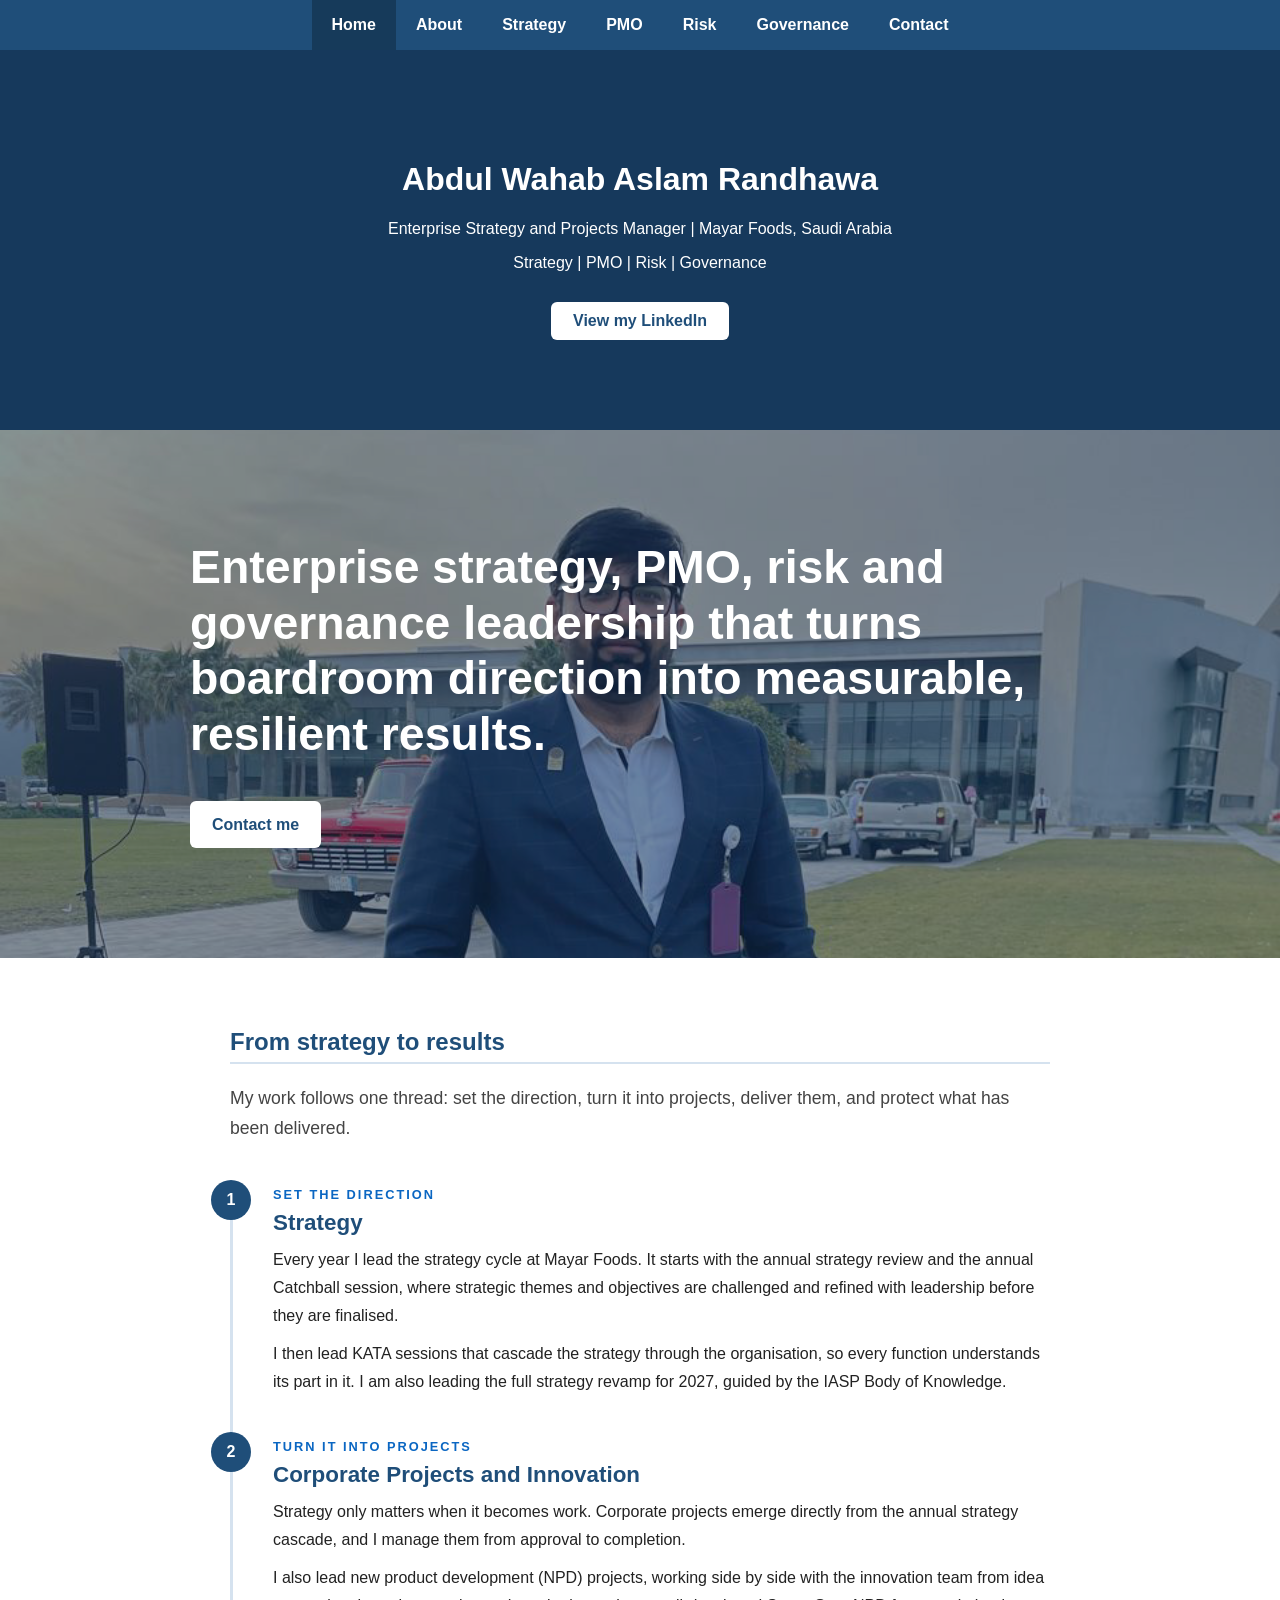
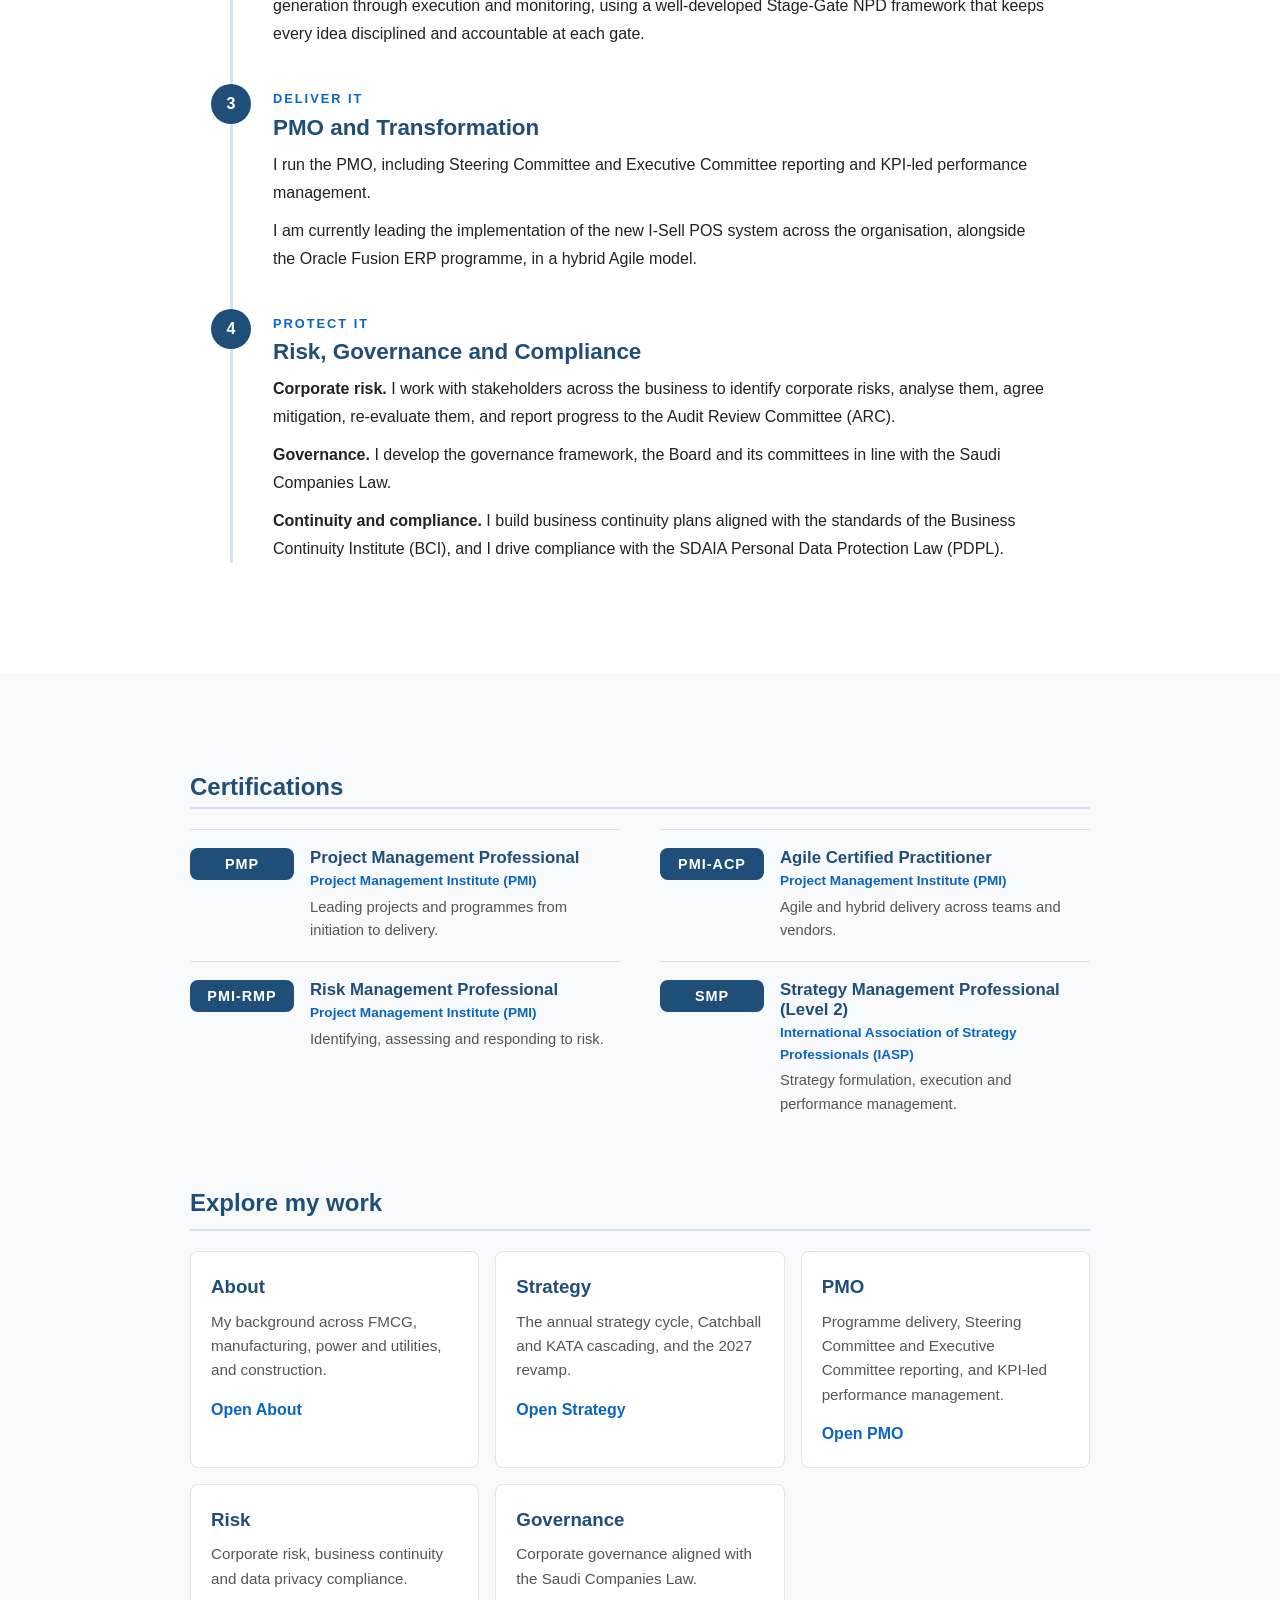
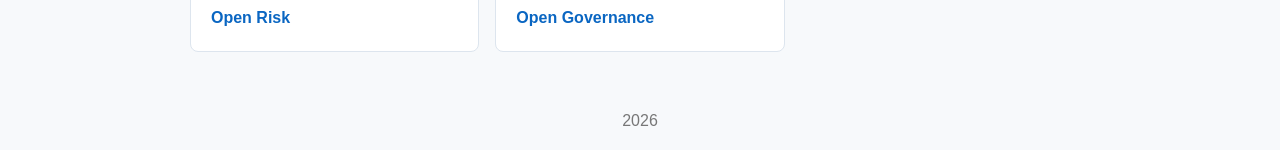
==== index.html @ 824f4ae8 "Update index.html" ====
<!DOCTYPE html>
<html lang="en">
<head>
  <meta charset="UTF-8">
  <meta name="viewport" content="width=device-width, initial-scale=1">
  <title>Abdul Wahab | Enterprise Strategy, PMO, Risk and Governance</title>
  <link rel="stylesheet" href="style.css">
</head>
<body>
  <nav>
    <a href="index.html" class="active">Home</a>
    <a href="about.html">About</a>
    <a href="strategy.html">Strategy</a>
    <a href="pmo.html">PMO</a>
    <a href="risk.html">Risk</a>
    <a href="governance.html">Governance</a>
    <a href="contact.html">Contact</a>
  </nav>

  <header class="hero">
    <video autoplay muted loop playsinline>
      <source src="background.mp4.mp4" type="video/mp4">
    </video>
    <div class="hero-content">
      <h1>Abdul Wahab Aslam Randhawa</h1>
      <p>Enterprise Strategy and Projects Manager | Mayar Foods, Saudi Arabia</p>
      <p>Strategy | PMO | Risk | Governance</p>
      <a class="button" href="https://www.linkedin.com/in/engr-abdul-wahab" target="_blank" rel="noopener">View my LinkedIn</a>
    </div>
  </header>

  <section class="about-hero">
    <div class="about-content">
      <h2 class="headline">Enterprise strategy, PMO, risk and governance leadership that turns boardroom direction into measurable, resilient results.</h2>
      <a class="button" href="contact.html">Contact me</a>
    </div>
  </section>

  <section class="story">
    <div class="story-inner">
      <h2>From strategy to results</h2>
      <p class="story-intro">My work follows one thread: set the direction, turn it into projects, deliver them, and protect what has been delivered.</p>

      <div class="timeline">

        <div class="step" data-n="1">
          <p class="tag">Set the direction</p>
          <h3>Strategy</h3>
          <p>Every year I lead the strategy cycle at Mayar Foods. It starts with the annual strategy review and the annual Catchball session, where strategic themes and objectives are challenged and refined with leadership before they are finalised.</p>
          <p>I then lead KATA sessions that cascade the strategy through the organisation, so every function understands its part in it. I am also leading the full strategy revamp for 2027, guided by the IASP Body of Knowledge.</p>
        </div>

        <div class="step" data-n="2">
          <p class="tag">Turn it into projects</p>
          <h3>Corporate Projects and Innovation</h3>
          <p>Strategy only matters when it becomes work. Corporate projects emerge directly from the annual strategy cascade, and I manage them from approval to completion.</p>
          <p>I also lead new product development (NPD) projects, working side by side with the innovation team from idea generation through execution and monitoring, using a well-developed Stage-Gate NPD framework that keeps every idea disciplined and accountable at each gate.</p>
        </div>

        <div class="step" data-n="3">
          <p class="tag">Deliver it</p>
          <h3>PMO and Transformation</h3>
          <p>I run the PMO, including Steering Committee and Executive Committee reporting and KPI-led performance management.</p>
          <p>I am currently leading the implementation of the new I-Sell POS system across the organisation, alongside the Oracle Fusion ERP programme, in a hybrid Agile model.</p>
        </div>

        <div class="step" data-n="4">
          <p class="tag">Protect it</p>
          <h3>Risk, Governance and Compliance</h3>
          <p><strong>Corporate risk.</strong> I work with stakeholders across the business to identify corporate risks, analyse them, agree mitigation, re-evaluate them, and report progress to the Audit Review Committee (ARC).</p>
          <p><strong>Governance.</strong> I develop the governance framework, the Board and its committees in line with the Saudi Companies Law.</p>
          <p><strong>Continuity and compliance.</strong> I build business continuity plans aligned with the standards of the Business Continuity Institute (BCI), and I drive compliance with the SDAIA Personal Data Protection Law (PDPL).</p>
        </div>

      </div>
    </div>
  </section>

  <section class="creds">
    <h2>Certifications</h2>
    <div class="cred-list">
      <div class="cred">
        <div class="cred-code">PMP</div>
        <div>
          <h3>Project Management Professional</h3>
          <p class="issuer">Project Management Institute (PMI)</p>
          <p>Leading projects and programmes from initiation to delivery.</p>
        </div>
      </div>
      <div class="cred">
        <div class="cred-code">PMI-ACP</div>
        <div>
          <h3>Agile Certified Practitioner</h3>
          <p class="issuer">Project Management Institute (PMI)</p>
          <p>Agile and hybrid delivery across teams and vendors.</p>
        </div>
      </div>
      <div class="cred">
        <div class="cred-code">PMI-RMP</div>
        <div>
          <h3>Risk Management Professional</h3>
          <p class="issuer">Project Management Institute (PMI)</p>
          <p>Identifying, assessing and responding to risk.</p>
        </div>
      </div>
      <div class="cred">
        <div class="cred-code">SMP</div>
        <div>
          <h3>Strategy Management Professional (Level 2)</h3>
          <p class="issuer">International Association of Strategy Professionals (IASP)</p>
          <p>Strategy formulation, execution and performance management.</p>
        </div>
      </div>
    </div>
  </section>

  <main>
    <h2>Explore my work</h2>
    <div class="cards">
      <div class="card">
        <h3>About</h3>
        <p>My background across FMCG, manufacturing, power and utilities, and construction.</p>
        <a href="about.html">Open About</a>
      </div>
      <div class="card">
        <h3>Strategy</h3>
        <p>The annual strategy cycle, Catchball and KATA cascading, and the 2027 revamp.</p>
        <a href="strategy.html">Open Strategy</a>
      </div>
      <div class="card">
        <h3>PMO</h3>
        <p>Programme delivery, Steering Committee and Executive Committee reporting, and KPI-led performance management.</p>
        <a href="pmo.html">Open PMO</a>
      </div>
      <div class="card">
        <h3>Risk</h3>
        <p>Corporate risk, business continuity and data privacy compliance.</p>
        <a href="risk.html">Open Risk</a>
      </div>
      <div class="card">
        <h3>Governance</h3>
        <p>Corporate governance aligned with the Saudi Companies Law.</p>
        <a href="governance.html">Open Governance</a>
      </div>
    </div>
  </main>

  <footer>2026</footer>
</body>
</html>
---- style.css ----
body { font-family: Arial, sans-serif; margin: 0; color: #222; background: #f7f9fb; }
nav { background: #1f4e79; display: flex; flex-wrap: wrap; justify-content: center; }
nav a { color: white; text-decoration: none; padding: 16px 20px; font-weight: bold; }
nav a:hover, nav a.active { background: #163a5a; }
header { background: #2a6aa5; color: white; padding: 50px 20px; text-align: center; }
main { max-width: 900px; margin: 40px auto; padding: 0 20px; line-height: 1.6; }
h2 { color: #1f4e79; border-bottom: 2px solid #d5e2ef; padding-bottom: 6px; margin-top: 40px; }
footer { text-align: center; padding: 20px; color: #777; }

.videos { display: grid; grid-template-columns: repeat(auto-fit, minmax(280px, 1fr)); gap: 20px; }
.video { position: relative; padding-bottom: 56.25%; height: 0; overflow: hidden; border-radius: 8px; background: #000; }
.video iframe { position: absolute; top: 0; left: 0; width: 100%; height: 100%; border: 0; }
.books { display: grid; grid-template-columns: repeat(auto-fit, minmax(240px, 1fr)); gap: 16px; }
.book { background: white; border: 1px solid #dde5ee; border-radius: 8px; padding: 16px; }
.book h3 { margin: 0 0 6px; font-size: 1rem; color: #1f4e79; }
.book p { margin: 0; color: #555; font-size: 0.9rem; }

.button { display: inline-block; background: white; color: #1f4e79; padding: 10px 22px; border-radius: 6px; font-weight: bold; text-decoration: none; margin-top: 14px; }
.button:hover { background: #d5e2ef; }
.button-blue { display: inline-block; background: #0a66c2; color: white; padding: 10px 22px; border-radius: 6px; font-weight: bold; text-decoration: none; }
.button-blue:hover { background: #084d93; }

.hero { position: relative; overflow: hidden; padding: 90px 20px; background: #1f4e79; }
.hero video { position: absolute; top: 0; left: 0; width: 100%; height: 100%; object-fit: cover; z-index: 0; }
.hero::after { content: ""; position: absolute; top: 0; left: 0; width: 100%; height: 100%; background: rgba(15, 40, 70, 0.55); z-index: 1; }
.hero-content { position: relative; z-index: 2; }

.cards { display: grid; grid-template-columns: repeat(auto-fit, minmax(220px, 1fr)); gap: 16px; }
.card { background: white; border: 1px solid #dde5ee; border-radius: 8px; padding: 20px; }
.card h3 { margin: 0 0 8px; color: #1f4e79; }
.card p { margin: 0 0 14px; color: #555; font-size: 0.95rem; }
.card a { color: #0a66c2; font-weight: bold; text-decoration: none; }
.card a:hover { text-decoration: underline; }

.about-hero { position: relative; background: #1f4e79 url('profile.jpeg') center 25% / cover no-repeat; color: white; padding: 110px 20px; }
.about-hero::before { content: ""; position: absolute; top: 0; left: 0; width: 100%; height: 100%; background: rgba(15, 40, 70, 0.5); }
.about-content { position: relative; max-width: 900px; margin: 0 auto; line-height: 1.7; }
.eyebrow { text-transform: uppercase; letter-spacing: 3px; font-size: 0.85rem; margin: 0 0 12px; opacity: 0.9; }
.about-content h2.headline { color: white; border: none; margin: 0 0 18px; font-size: clamp(1.8rem, 4.5vw, 2.9rem); line-height: 1.2; }
.subhead { font-size: 1.1rem; line-height: 1.7; max-width: 760px; }
.stats { display: flex; flex-wrap: wrap; gap: 14px 40px; margin: 28px 0; }
.stat strong { display: block; font-size: 2.2rem; line-height: 1.1; }
.stat span { font-size: 0.9rem; opacity: 0.9; }

.story { background: white; padding: 70px 20px; }
.story-inner { max-width: 820px; margin: 0 auto; }
.story h2 { margin-top: 0; }
.story-intro { font-size: 1.1rem; color: #444; line-height: 1.7; }
.timeline { margin: 40px 0 10px; padding-left: 40px; border-left: 3px solid #d5e2ef; }
.step { position: relative; margin-bottom: 40px; }
.step::before { content: attr(data-n); position: absolute; left: -62px; top: -4px; width: 40px; height: 40px; border-radius: 50%; background: #1f4e79; color: white; font-weight: bold; text-align: center; line-height: 40px; }
.step .tag { color: #0a66c2; font-weight: bold; font-size: 0.8rem; letter-spacing: 2px; text-transform: uppercase; margin: 0 0 4px; }
.step h3 { margin: 0 0 10px; color: #1f4e79; font-size: 1.4rem; }
.step p { margin: 0 0 10px; line-height: 1.75; }

.creds { max-width: 900px; margin: 0 auto; padding: 60px 20px 10px; }
.cred-list { display: grid; grid-template-columns: repeat(auto-fit, minmax(min(100%, 340px), 1fr)); gap: 0 40px; }
.cred { display: flex; gap: 16px; align-items: flex-start; padding: 18px 0; border-top: 1px solid #d5e2ef; }
.cred-code { flex: 0 0 auto; min-width: 84px; text-align: center; background: #1f4e79; color: white; font-weight: bold; font-size: 0.9rem; letter-spacing: 1px; padding: 8px 10px; border-radius: 8px; }
.cred h3 { margin: 0; font-size: 1.05rem; color: #1f4e79; }
.cred .issuer { margin: 2px 0 4px; font-size: 0.85rem; font-weight: bold; color: #0a66c2; }
.cred p { margin: 0; font-size: 0.92rem; color: #555; line-height: 1.6; }
.about-layout { max-width: 1100px; margin: 0 auto; padding: 60px 20px; display: grid; grid-template-columns: 340px 1fr; gap: 50px; align-items: start; }
.about-side { position: sticky; top: 30px; }
.about-photo { display: block; width: 100%; aspect-ratio: 4 / 5; object-fit: cover; object-position: center 20%; border-radius: 12px; box-shadow: 0 8px 24px rgba(0, 0, 0, 0.15); }
.side-title { text-transform: uppercase; letter-spacing: 2px; font-size: 0.8rem; font-weight: bold; color: #1f4e79; margin: 26px 0 10px; }
.about-name { color: #1f4e79; font-size: clamp(2rem, 4vw, 2.8rem); line-height: 1.15; margin: 0 0 8px; }
.about-tagline { color: #0a66c2; font-size: 1.4rem; font-weight: bold; letter-spacing: 1px; margin: 0 0 6px; }
.about-role { color: #555; margin: 0 0 24px; }
.about-intro { font-size: 1.15rem; line-height: 1.8; color: #333; margin: 0 0 10px; }
.about-main h2 { margin-top: 50px; }
.button-outline { display: inline-block; border: 2px solid #1f4e79; color: #1f4e79; padding: 8px 20px; border-radius: 6px; font-weight: bold; text-decoration: none; margin-left: 8px; }
.button-outline:hover { background: #d5e2ef; }
@media (max-width: 800px) {
  .about-layout { grid-template-columns: 1fr; gap: 30px; }
  .about-side { position: static; }
  .about-photo { max-width: 320px; margin: 0 auto; }
}
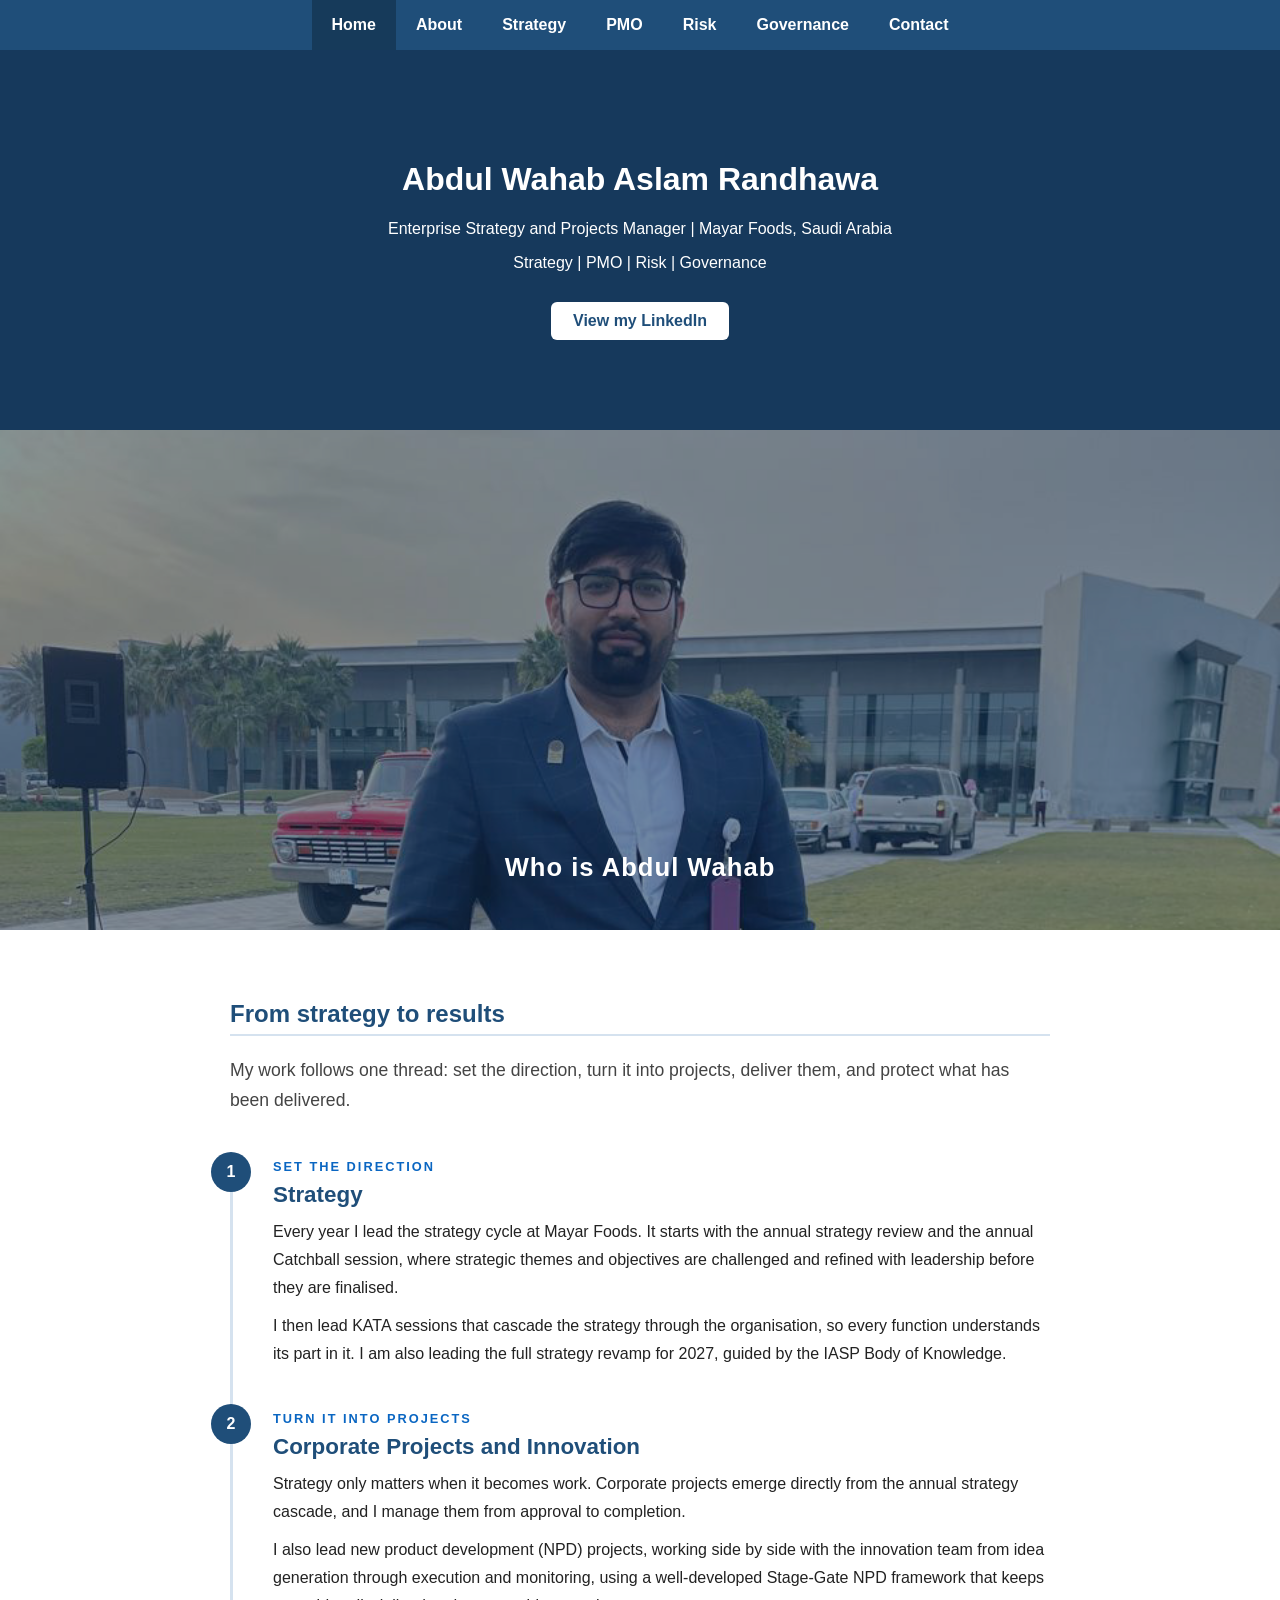
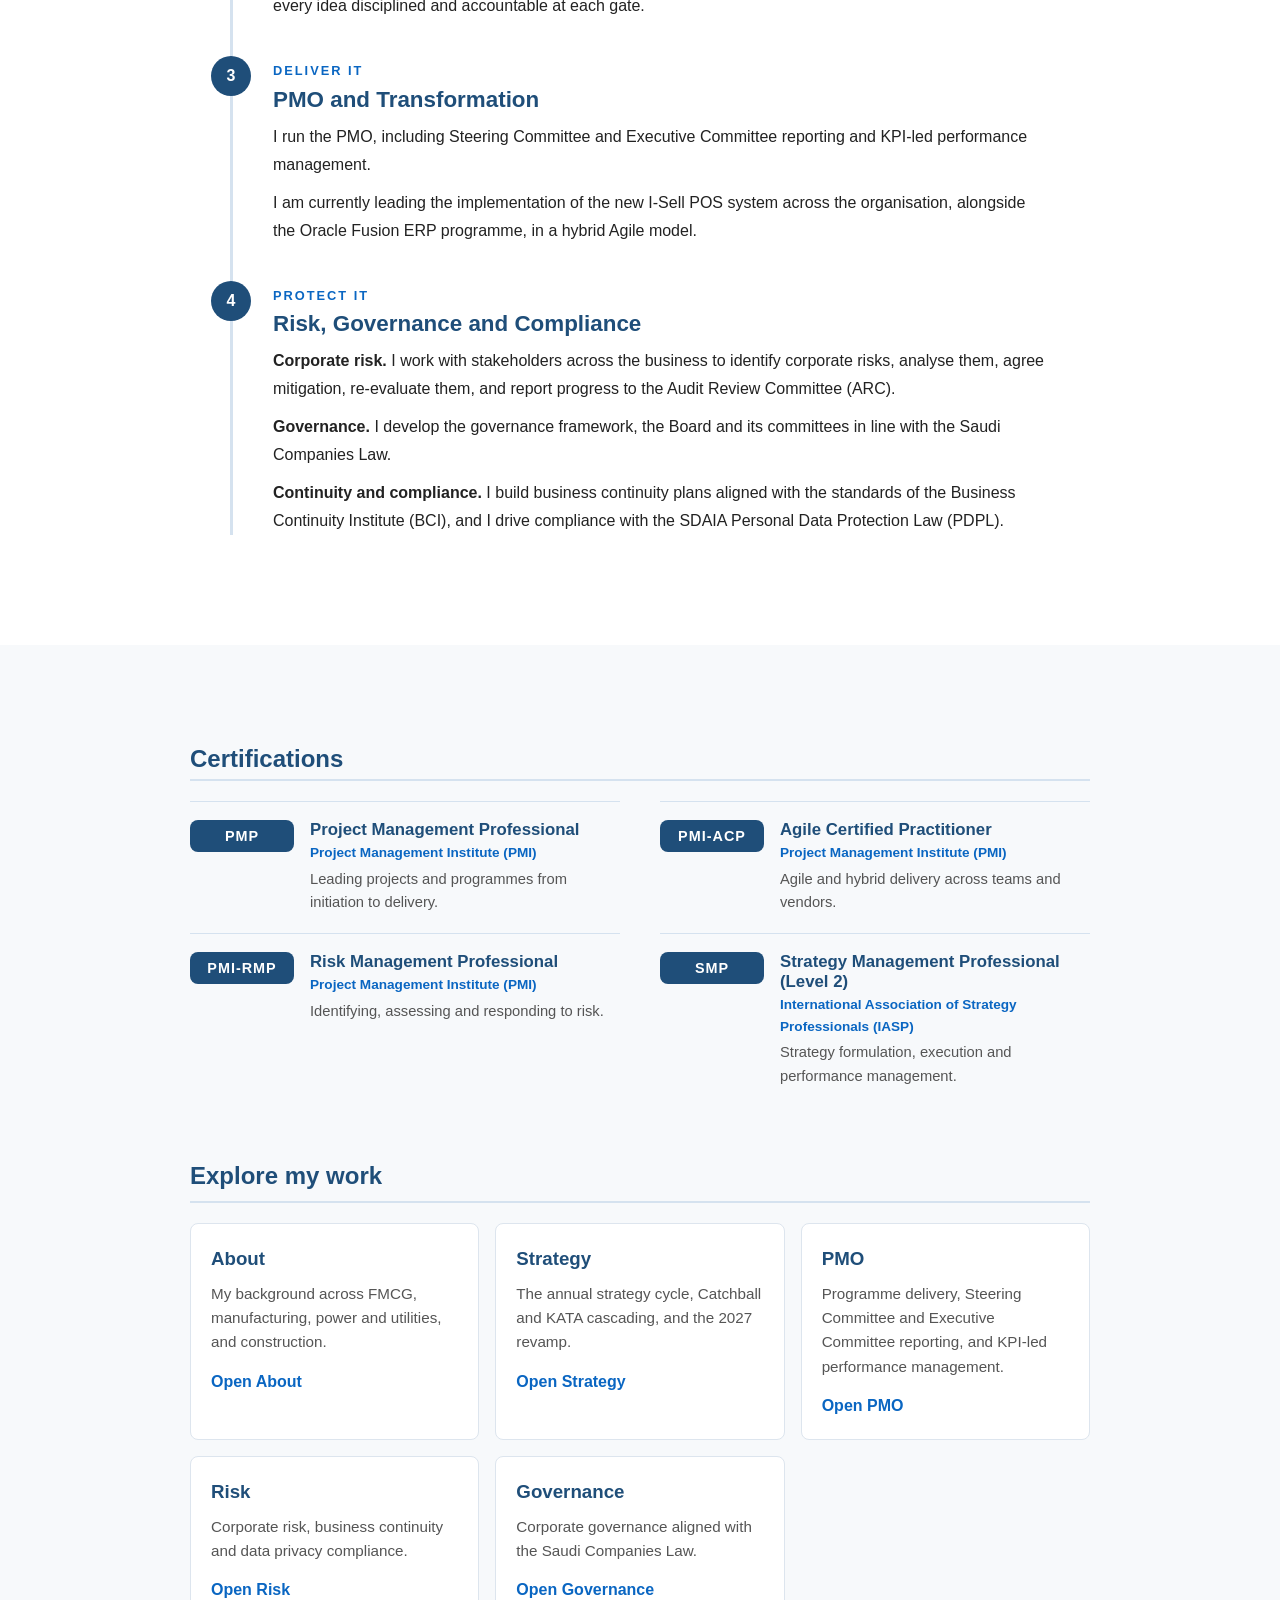
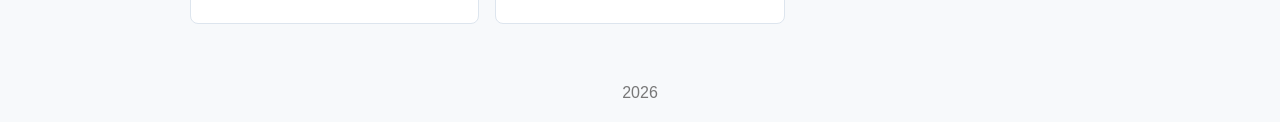
==== commit 745df942: "Update index.html" ====
--- a/index.html
+++ b/index.html
@@ -29,10 +29,9 @@
     </div>
   </header>
 
-  <section class="about-hero">
-    <div class="about-content">
-      <h2 class="headline">Enterprise strategy, PMO, risk and governance leadership that turns boardroom direction into measurable, resilient results.</h2>
-      <a class="button" href="contact.html">Contact me</a>
+ <section class="about-hero" style="min-height: 420px; display: flex; align-items: flex-end; padding: 40px 20px;">
+    <div class="about-content" style="width: 100%; text-align: center;">
+      <a href="about.html" style="color: white; font-size: 1.6rem; font-weight: bold; text-decoration: none; letter-spacing: 1px;">Who is Abdul Wahab</a>
     </div>
   </section>
 
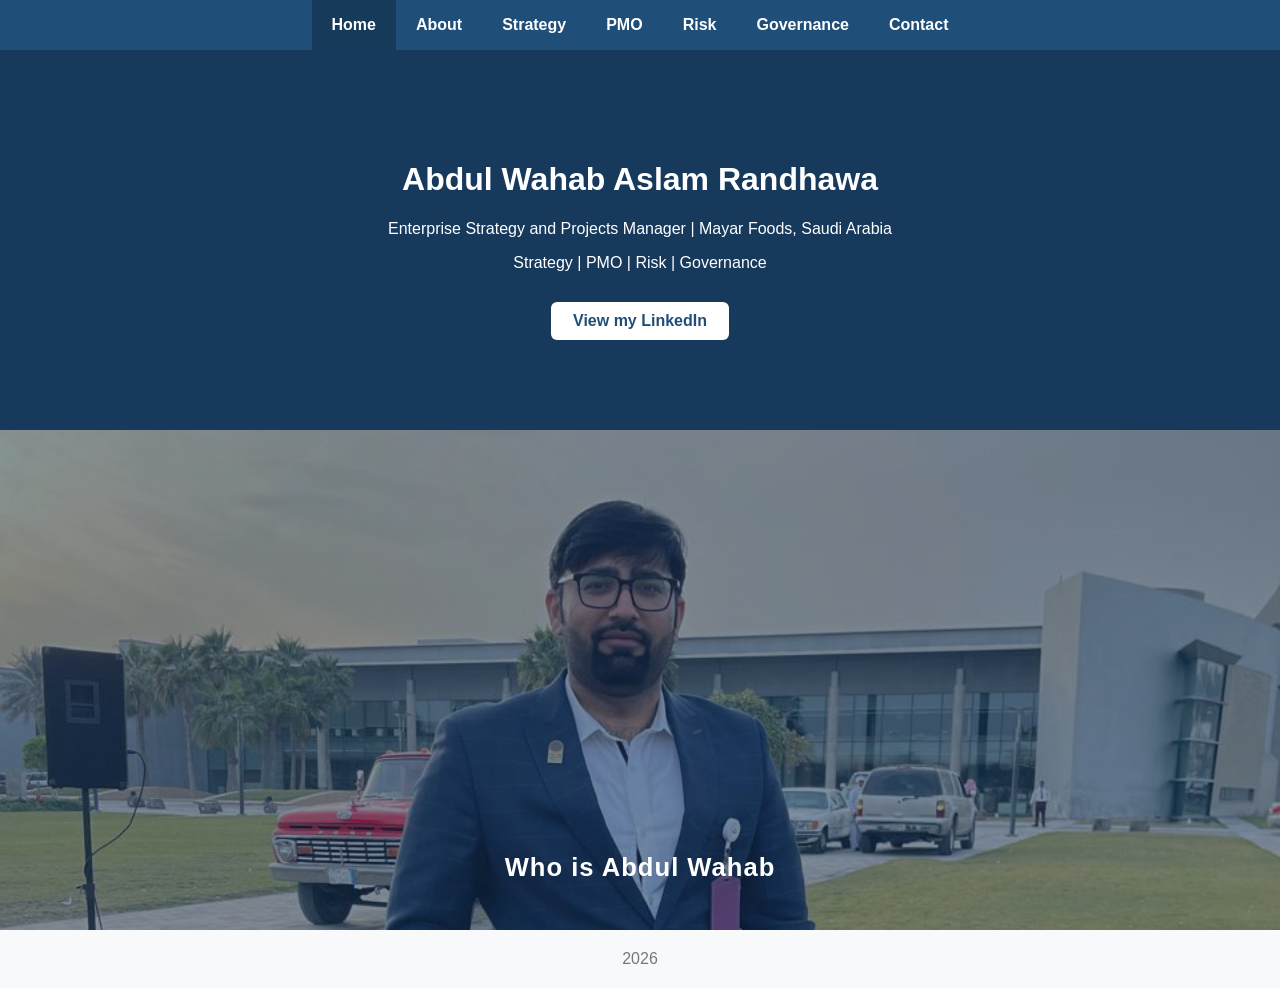
==== commit da3f3cb4: "Update index.html" ====
--- a/index.html
+++ b/index.html
@@ -34,116 +34,6 @@
       <a href="about.html" style="color: white; font-size: 1.6rem; font-weight: bold; text-decoration: none; letter-spacing: 1px;">Who is Abdul Wahab</a>
     </div>
   </section>
-
-  <section class="story">
-    <div class="story-inner">
-      <h2>From strategy to results</h2>
-      <p class="story-intro">My work follows one thread: set the direction, turn it into projects, deliver them, and protect what has been delivered.</p>
-
-      <div class="timeline">
-
-        <div class="step" data-n="1">
-          <p class="tag">Set the direction</p>
-          <h3>Strategy</h3>
-          <p>Every year I lead the strategy cycle at Mayar Foods. It starts with the annual strategy review and the annual Catchball session, where strategic themes and objectives are challenged and refined with leadership before they are finalised.</p>
-          <p>I then lead KATA sessions that cascade the strategy through the organisation, so every function understands its part in it. I am also leading the full strategy revamp for 2027, guided by the IASP Body of Knowledge.</p>
-        </div>
-
-        <div class="step" data-n="2">
-          <p class="tag">Turn it into projects</p>
-          <h3>Corporate Projects and Innovation</h3>
-          <p>Strategy only matters when it becomes work. Corporate projects emerge directly from the annual strategy cascade, and I manage them from approval to completion.</p>
-          <p>I also lead new product development (NPD) projects, working side by side with the innovation team from idea generation through execution and monitoring, using a well-developed Stage-Gate NPD framework that keeps every idea disciplined and accountable at each gate.</p>
-        </div>
-
-        <div class="step" data-n="3">
-          <p class="tag">Deliver it</p>
-          <h3>PMO and Transformation</h3>
-          <p>I run the PMO, including Steering Committee and Executive Committee reporting and KPI-led performance management.</p>
-          <p>I am currently leading the implementation of the new I-Sell POS system across the organisation, alongside the Oracle Fusion ERP programme, in a hybrid Agile model.</p>
-        </div>
-
-        <div class="step" data-n="4">
-          <p class="tag">Protect it</p>
-          <h3>Risk, Governance and Compliance</h3>
-          <p><strong>Corporate risk.</strong> I work with stakeholders across the business to identify corporate risks, analyse them, agree mitigation, re-evaluate them, and report progress to the Audit Review Committee (ARC).</p>
-          <p><strong>Governance.</strong> I develop the governance framework, the Board and its committees in line with the Saudi Companies Law.</p>
-          <p><strong>Continuity and compliance.</strong> I build business continuity plans aligned with the standards of the Business Continuity Institute (BCI), and I drive compliance with the SDAIA Personal Data Protection Law (PDPL).</p>
-        </div>
-
-      </div>
-    </div>
-  </section>
-
-  <section class="creds">
-    <h2>Certifications</h2>
-    <div class="cred-list">
-      <div class="cred">
-        <div class="cred-code">PMP</div>
-        <div>
-          <h3>Project Management Professional</h3>
-          <p class="issuer">Project Management Institute (PMI)</p>
-          <p>Leading projects and programmes from initiation to delivery.</p>
-        </div>
-      </div>
-      <div class="cred">
-        <div class="cred-code">PMI-ACP</div>
-        <div>
-          <h3>Agile Certified Practitioner</h3>
-          <p class="issuer">Project Management Institute (PMI)</p>
-          <p>Agile and hybrid delivery across teams and vendors.</p>
-        </div>
-      </div>
-      <div class="cred">
-        <div class="cred-code">PMI-RMP</div>
-        <div>
-          <h3>Risk Management Professional</h3>
-          <p class="issuer">Project Management Institute (PMI)</p>
-          <p>Identifying, assessing and responding to risk.</p>
-        </div>
-      </div>
-      <div class="cred">
-        <div class="cred-code">SMP</div>
-        <div>
-          <h3>Strategy Management Professional (Level 2)</h3>
-          <p class="issuer">International Association of Strategy Professionals (IASP)</p>
-          <p>Strategy formulation, execution and performance management.</p>
-        </div>
-      </div>
-    </div>
-  </section>
-
-  <main>
-    <h2>Explore my work</h2>
-    <div class="cards">
-      <div class="card">
-        <h3>About</h3>
-        <p>My background across FMCG, manufacturing, power and utilities, and construction.</p>
-        <a href="about.html">Open About</a>
-      </div>
-      <div class="card">
-        <h3>Strategy</h3>
-        <p>The annual strategy cycle, Catchball and KATA cascading, and the 2027 revamp.</p>
-        <a href="strategy.html">Open Strategy</a>
-      </div>
-      <div class="card">
-        <h3>PMO</h3>
-        <p>Programme delivery, Steering Committee and Executive Committee reporting, and KPI-led performance management.</p>
-        <a href="pmo.html">Open PMO</a>
-      </div>
-      <div class="card">
-        <h3>Risk</h3>
-        <p>Corporate risk, business continuity and data privacy compliance.</p>
-        <a href="risk.html">Open Risk</a>
-      </div>
-      <div class="card">
-        <h3>Governance</h3>
-        <p>Corporate governance aligned with the Saudi Companies Law.</p>
-        <a href="governance.html">Open Governance</a>
-      </div>
-    </div>
-  </main>
-
-  <footer>2026</footer>
+   <footer>2026</footer>
 </body>
 </html>
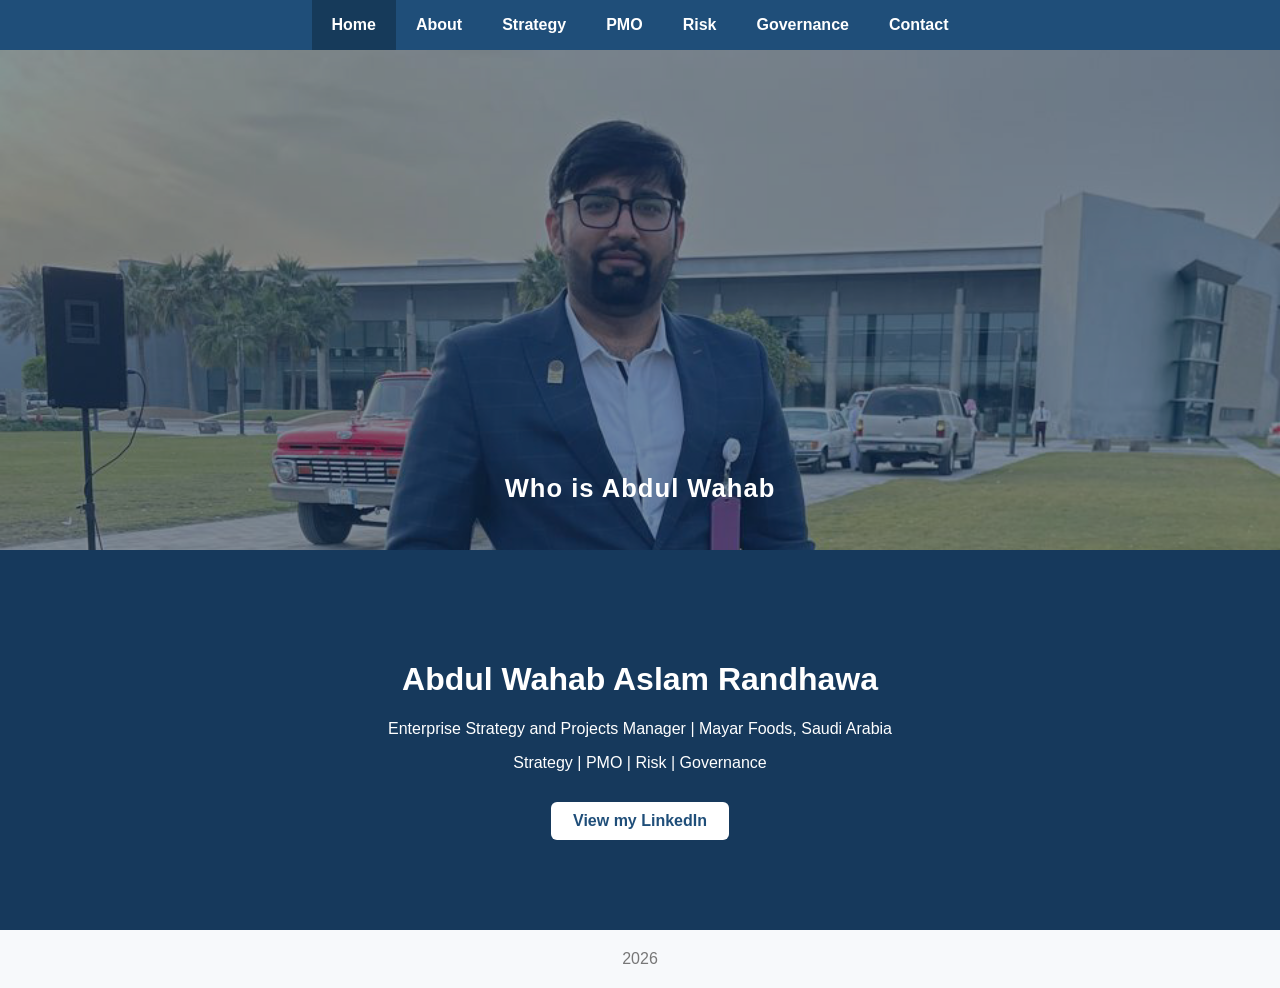
==== commit f20c8014: "Update index.html" ====
--- a/index.html
+++ b/index.html
@@ -17,6 +17,12 @@
     <a href="contact.html">Contact</a>
   </nav>
 
+  <section class="about-hero" style="min-height: 420px; display: flex; align-items: flex-end; padding: 40px 20px;">
+    <div class="about-content" style="width: 100%; text-align: center;">
+      <a href="about.html" style="color: white; font-size: 1.6rem; font-weight: bold; text-decoration: none; letter-spacing: 1px;">Who is Abdul Wahab</a>
+    </div>
+  </section>
+
   <header class="hero">
     <video autoplay muted loop playsinline>
       <source src="background.mp4.mp4" type="video/mp4">
@@ -29,11 +35,6 @@
     </div>
   </header>
 
- <section class="about-hero" style="min-height: 420px; display: flex; align-items: flex-end; padding: 40px 20px;">
-    <div class="about-content" style="width: 100%; text-align: center;">
-      <a href="about.html" style="color: white; font-size: 1.6rem; font-weight: bold; text-decoration: none; letter-spacing: 1px;">Who is Abdul Wahab</a>
-    </div>
-  </section>
-   <footer>2026</footer>
+  <footer>2026</footer>
 </body>
 </html>
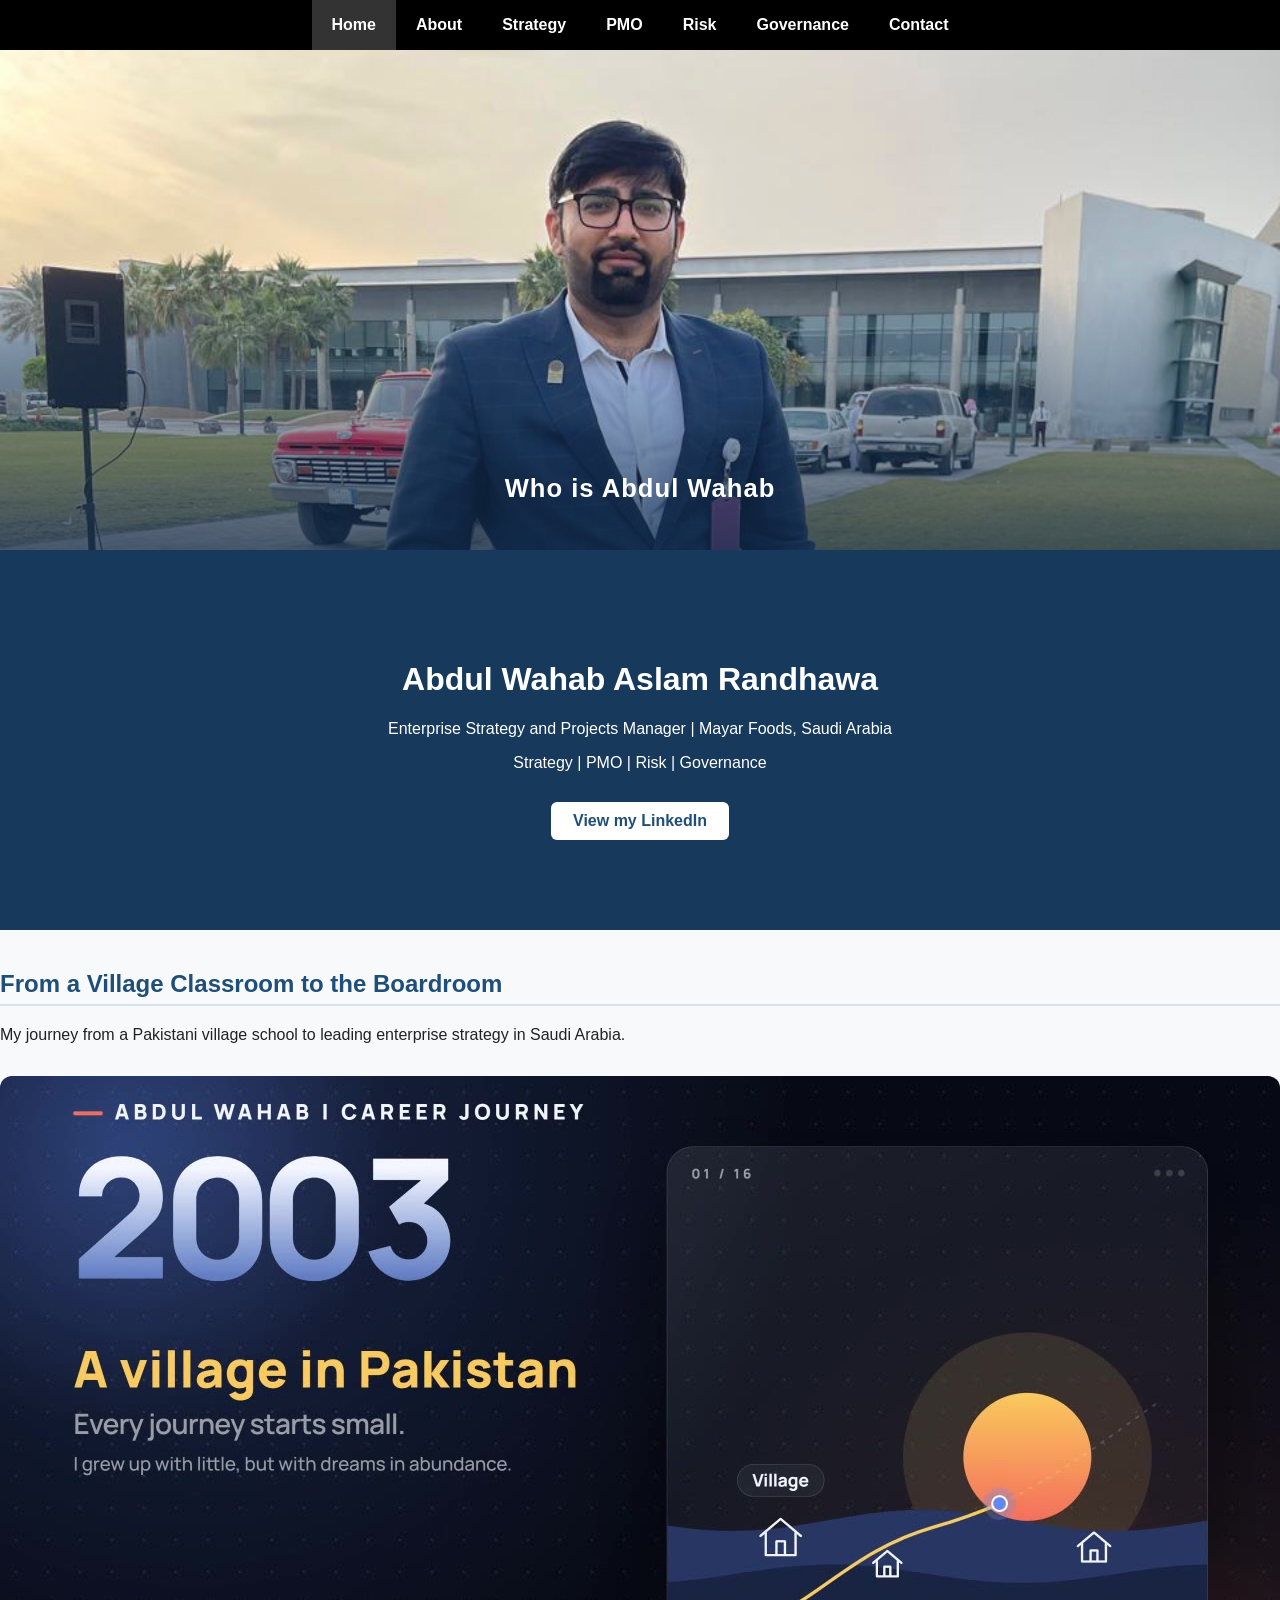
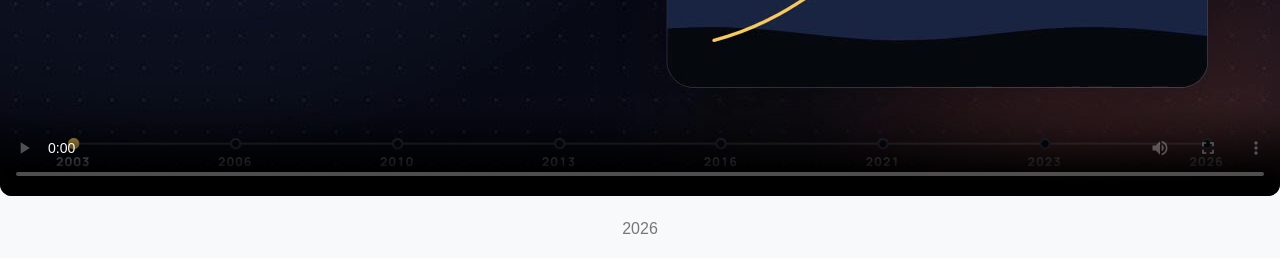
==== commit 608b123d: "Update index.html" ====
--- a/index.html
+++ b/index.html
@@ -34,7 +34,13 @@
       <a class="button" href="https://www.linkedin.com/in/engr-abdul-wahab" target="_blank" rel="noopener">View my LinkedIn</a>
     </div>
   </header>
-
+<section class="feature">
+  <h2>From a Village Classroom to the Boardroom</h2>
+  <p>My journey from a Pakistani village school to leading enterprise strategy in Saudi Arabia.</p>
+  <video controls preload="metadata" poster="village-poster.jpg" style="width:100%; border-radius:12px; margin-top:16px;">
+    <source src="village-to-boardroom.mp4" type="video/mp4">
+  </video>
+</section>
   <footer>2026</footer>
 </body>
 </html>
--- a/style.css
+++ b/style.css
@@ -1,7 +1,7 @@
 body { font-family: Arial, sans-serif; margin: 0; color: #222; background: #f7f9fb; }
-nav { background: #1f4e79; display: flex; flex-wrap: wrap; justify-content: center; }
+nav { background: #000000; display: flex; flex-wrap: wrap; justify-content: center; }
 nav a { color: white; text-decoration: none; padding: 16px 20px; font-weight: bold; }
-nav a:hover, nav a.active { background: #163a5a; }
+nav a:hover, nav a.active { background: #333333; }
 header { background: #2a6aa5; color: white; padding: 50px 20px; text-align: center; }
 main { max-width: 900px; margin: 40px auto; padding: 0 20px; line-height: 1.6; }
 h2 { color: #1f4e79; border-bottom: 2px solid #d5e2ef; padding-bottom: 6px; margin-top: 40px; }
@@ -33,7 +33,7 @@
 .card a:hover { text-decoration: underline; }
 
 .about-hero { position: relative; background: #1f4e79 url('profile.jpeg') center 25% / cover no-repeat; color: white; padding: 110px 20px; }
-.about-hero::before { content: ""; position: absolute; top: 0; left: 0; width: 100%; height: 100%; background: rgba(15, 40, 70, 0.5); }
+.about-hero::before { content: ""; position: absolute; top: 0; left: 0; width: 100%; height: 100%; background: linear-gradient(to top, rgba(15, 40, 70, 0.75) 0%, rgba(15, 40, 70, 0) 55%); }
 .about-content { position: relative; max-width: 900px; margin: 0 auto; line-height: 1.7; }
 .eyebrow { text-transform: uppercase; letter-spacing: 3px; font-size: 0.85rem; margin: 0 0 12px; opacity: 0.9; }
 .about-content h2.headline { color: white; border: none; margin: 0 0 18px; font-size: clamp(1.8rem, 4.5vw, 2.9rem); line-height: 1.2; }
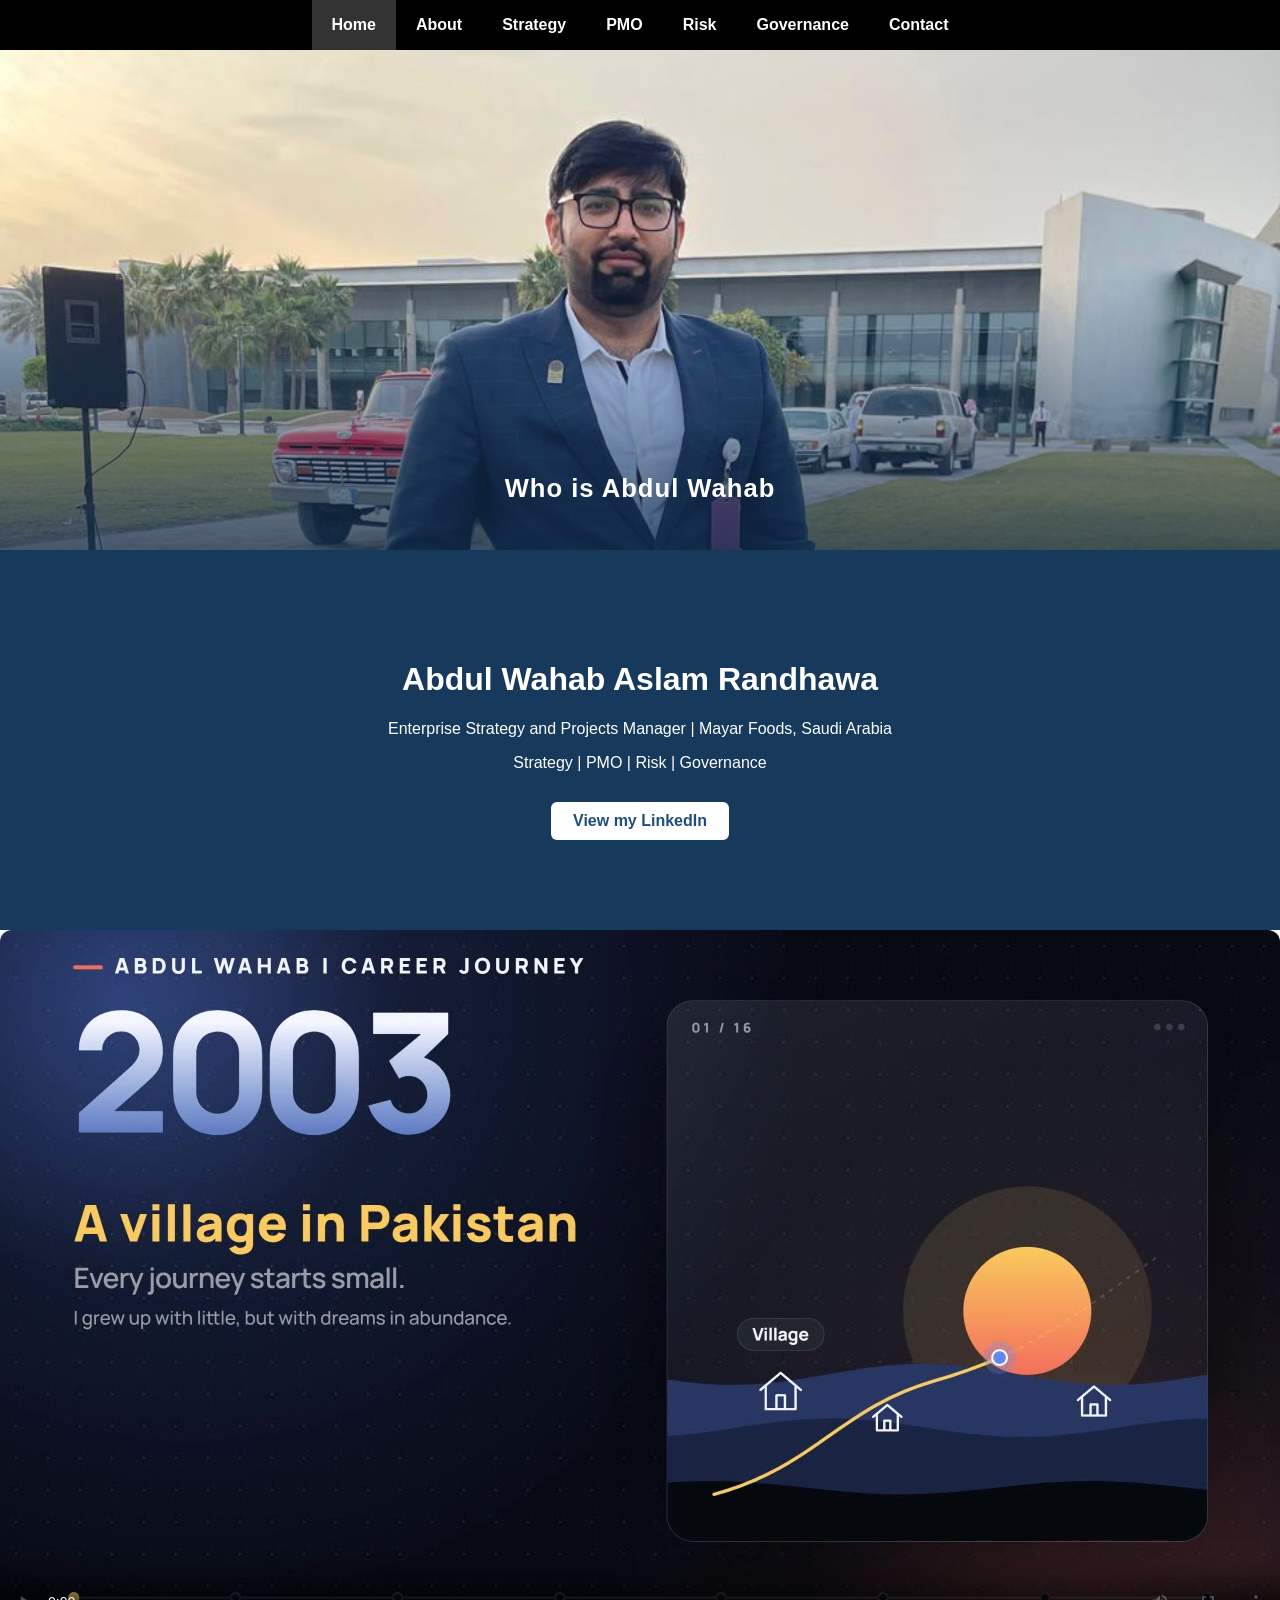
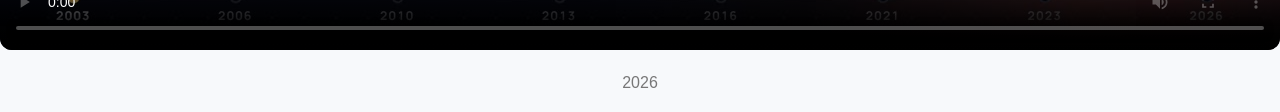
==== commit 6aa10827: "Update index.html" ====
--- a/index.html
+++ b/index.html
@@ -35,9 +35,7 @@
     </div>
   </header>
 <section class="feature">
-  <h2>From a Village Classroom to the Boardroom</h2>
-  <p>My journey from a Pakistani village school to leading enterprise strategy in Saudi Arabia.</p>
-  <video controls preload="metadata" poster="village-poster.jpg" style="width:100%; border-radius:12px; margin-top:16px;">
+  <video controls preload="metadata" poster="village-poster.jpg" style="width:100%; border-radius:12px;">
     <source src="village-to-boardroom.mp4" type="video/mp4">
   </video>
 </section>
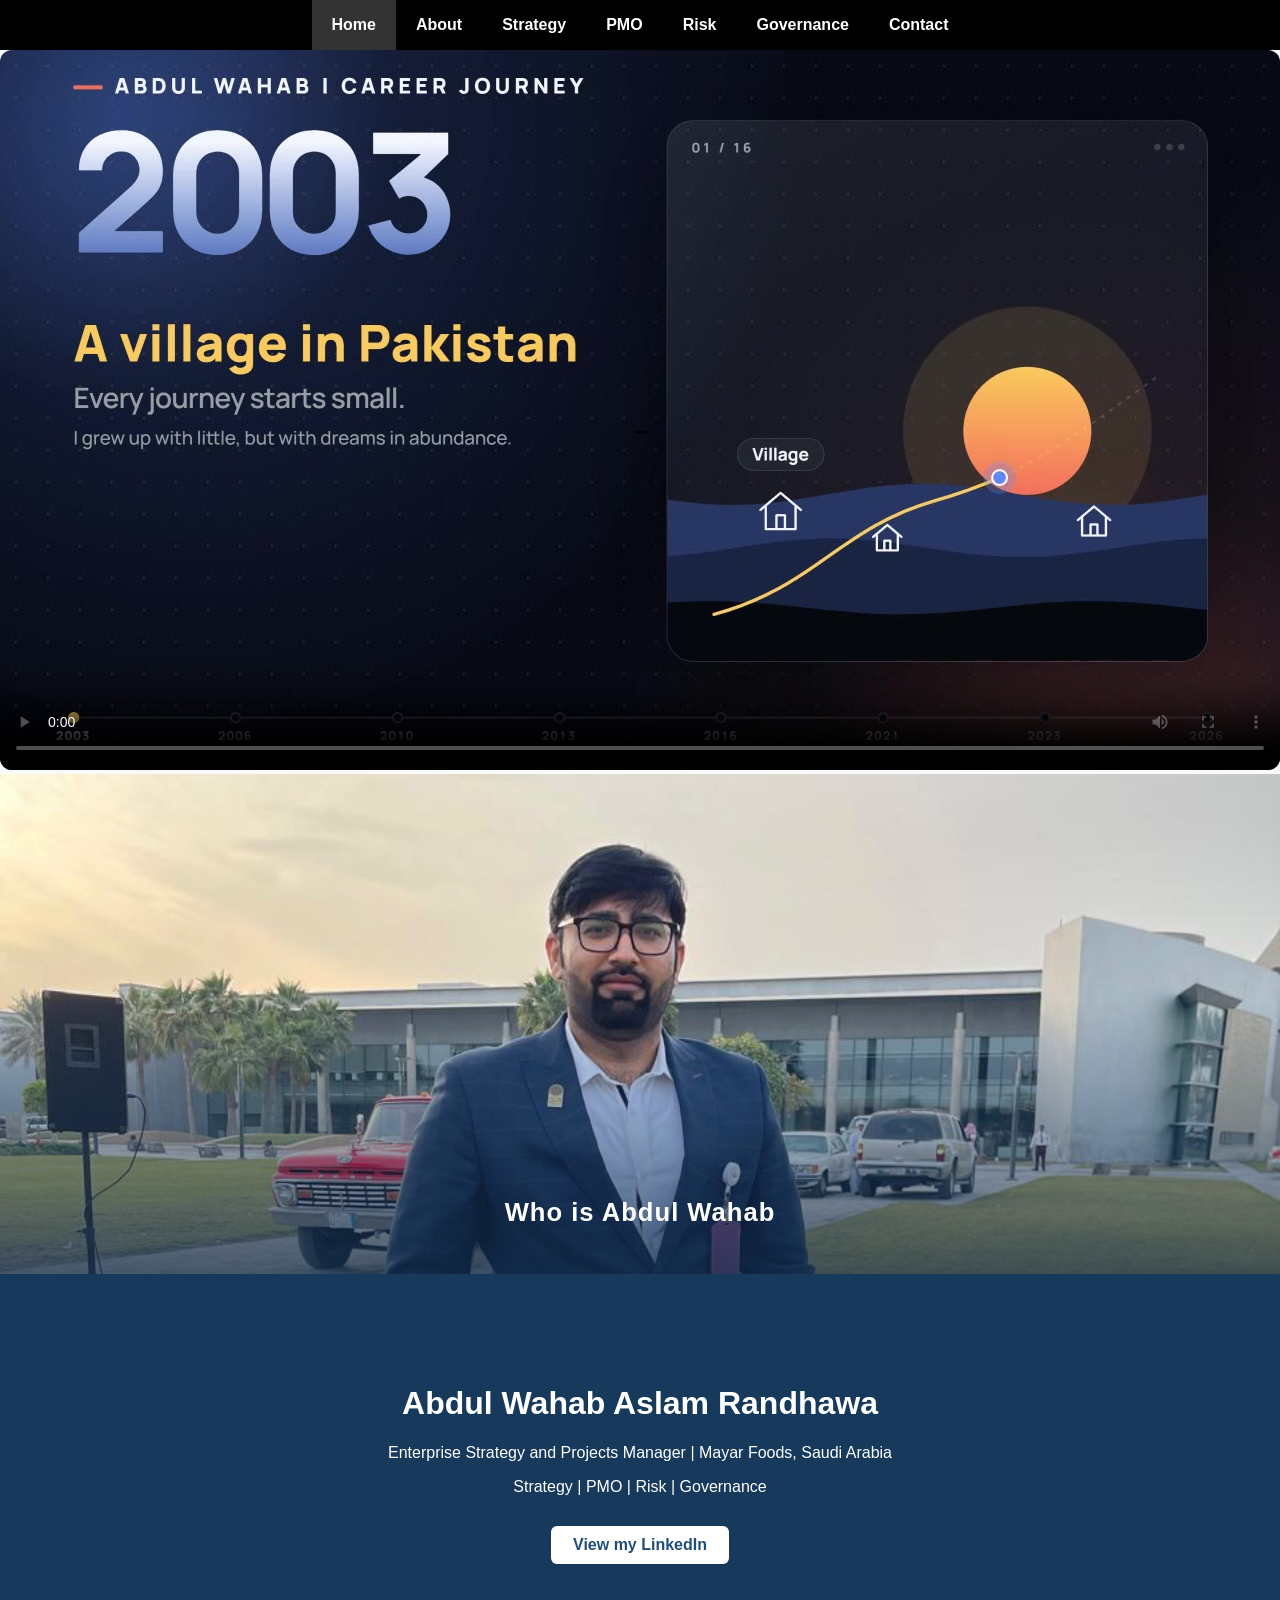
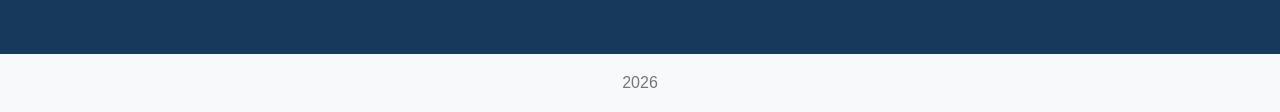
==== commit 9bb30d88: "Update index.html" ====
--- a/index.html
+++ b/index.html
@@ -16,7 +16,11 @@
     <a href="governance.html">Governance</a>
     <a href="contact.html">Contact</a>
   </nav>
-
+<section class="feature">
+  <video controls preload="metadata" poster="village-poster.jpg" style="width:100%; border-radius:12px;">
+    <source src="village-to-boardroom.mp4" type="video/mp4">
+  </video>
+</section>
   <section class="about-hero" style="min-height: 420px; display: flex; align-items: flex-end; padding: 40px 20px;">
     <div class="about-content" style="width: 100%; text-align: center;">
       <a href="about.html" style="color: white; font-size: 1.6rem; font-weight: bold; text-decoration: none; letter-spacing: 1px;">Who is Abdul Wahab</a>
@@ -34,11 +38,6 @@
       <a class="button" href="https://www.linkedin.com/in/engr-abdul-wahab" target="_blank" rel="noopener">View my LinkedIn</a>
     </div>
   </header>
-<section class="feature">
-  <video controls preload="metadata" poster="village-poster.jpg" style="width:100%; border-radius:12px;">
-    <source src="village-to-boardroom.mp4" type="video/mp4">
-  </video>
-</section>
-  <footer>2026</footer>
+ <footer>2026</footer>
 </body>
 </html>
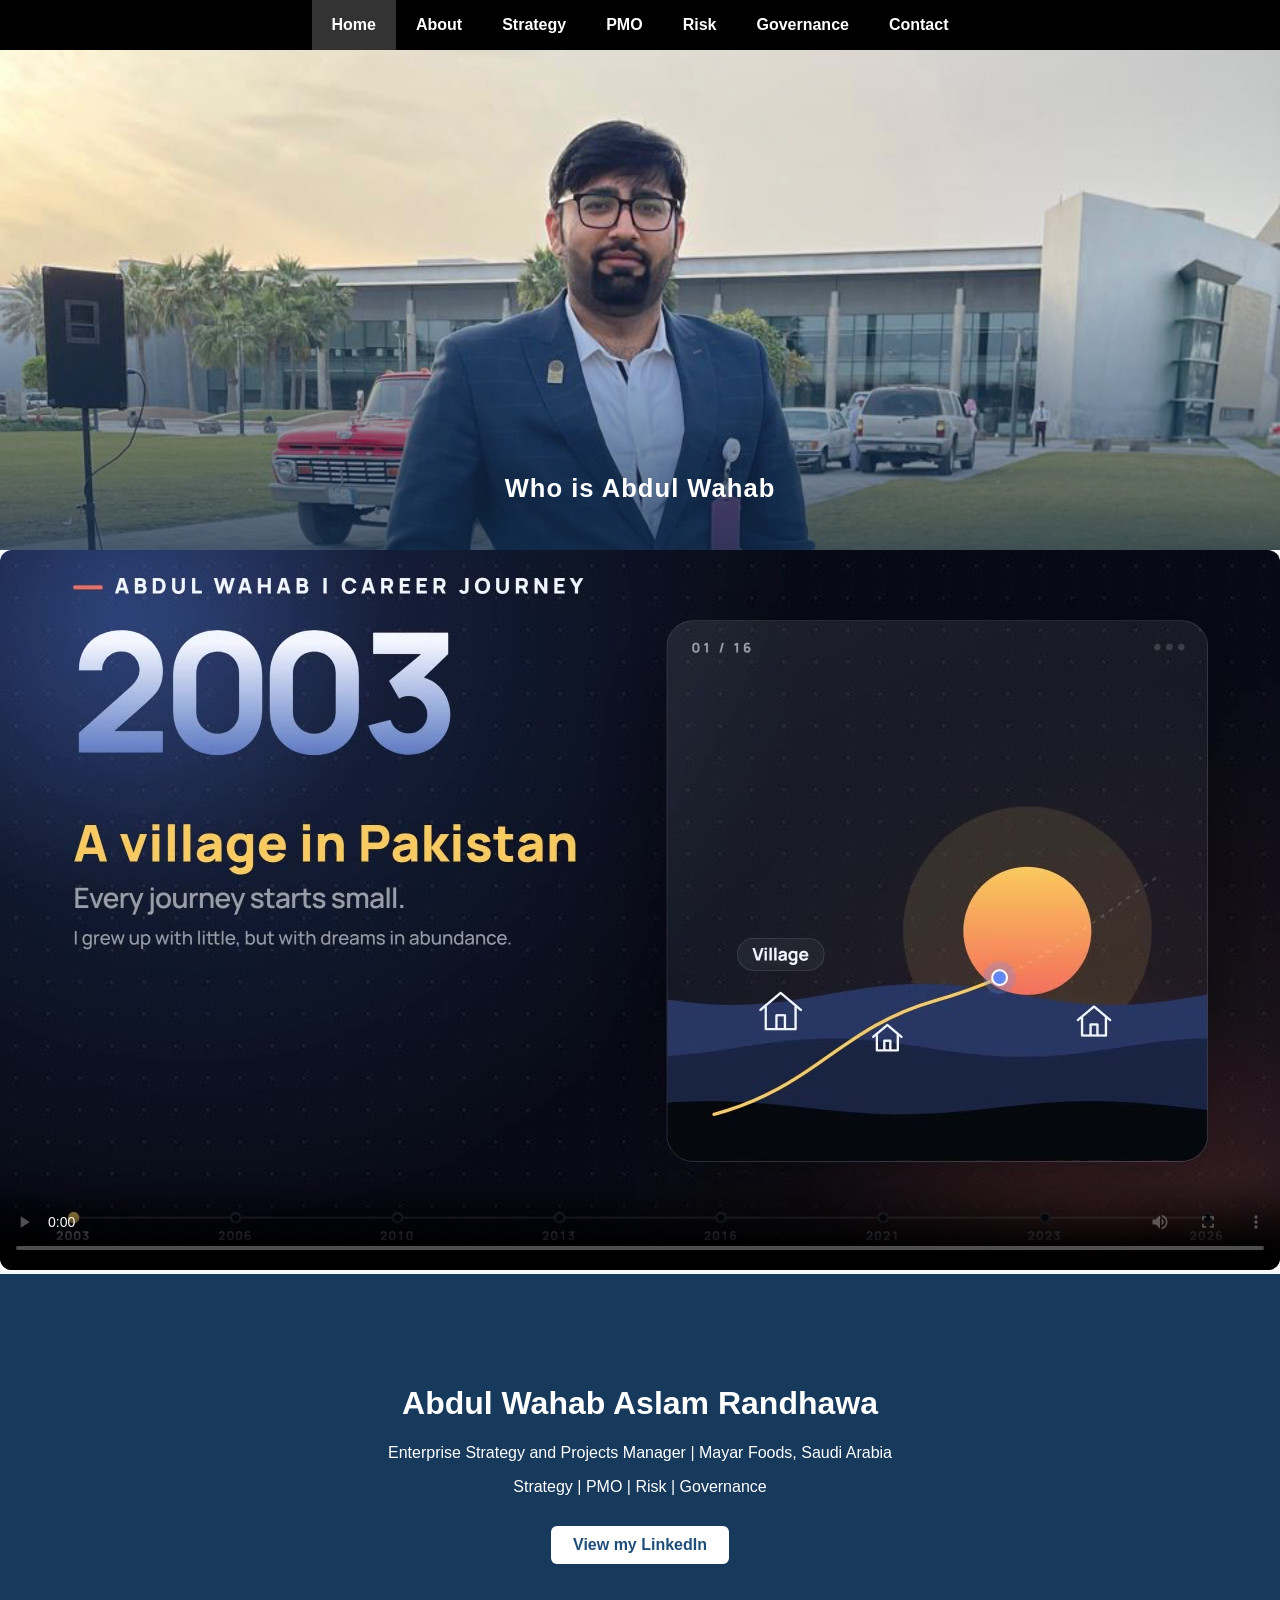
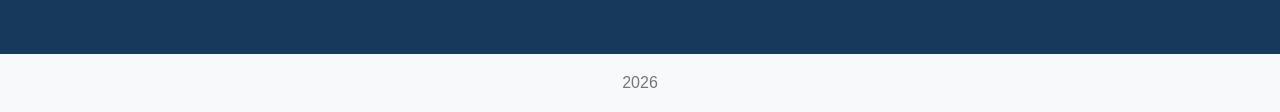
==== commit 7bf35630: "Update index.html" ====
--- a/index.html
+++ b/index.html
@@ -16,17 +16,17 @@
     <a href="governance.html">Governance</a>
     <a href="contact.html">Contact</a>
   </nav>
+
+  <section class="about-hero" style="min-height: 420px; display: flex; align-items: flex-end; padding: 40px 20px;">
+    <div class="about-content" style="width: 100%; text-align: center;">
+      <a href="about.html" style="color: white; font-size: 1.6rem; font-weight: bold; text-decoration: none; letter-spacing: 1px;">Who is Abdul Wahab</a>
+    </div>
+  </section>
 <section class="feature">
   <video controls preload="metadata" poster="village-poster.jpg" style="width:100%; border-radius:12px;">
     <source src="village-to-boardroom.mp4" type="video/mp4">
   </video>
 </section>
-  <section class="about-hero" style="min-height: 420px; display: flex; align-items: flex-end; padding: 40px 20px;">
-    <div class="about-content" style="width: 100%; text-align: center;">
-      <a href="about.html" style="color: white; font-size: 1.6rem; font-weight: bold; text-decoration: none; letter-spacing: 1px;">Who is Abdul Wahab</a>
-    </div>
-  </section>
-
   <header class="hero">
     <video autoplay muted loop playsinline>
       <source src="background.mp4.mp4" type="video/mp4">
